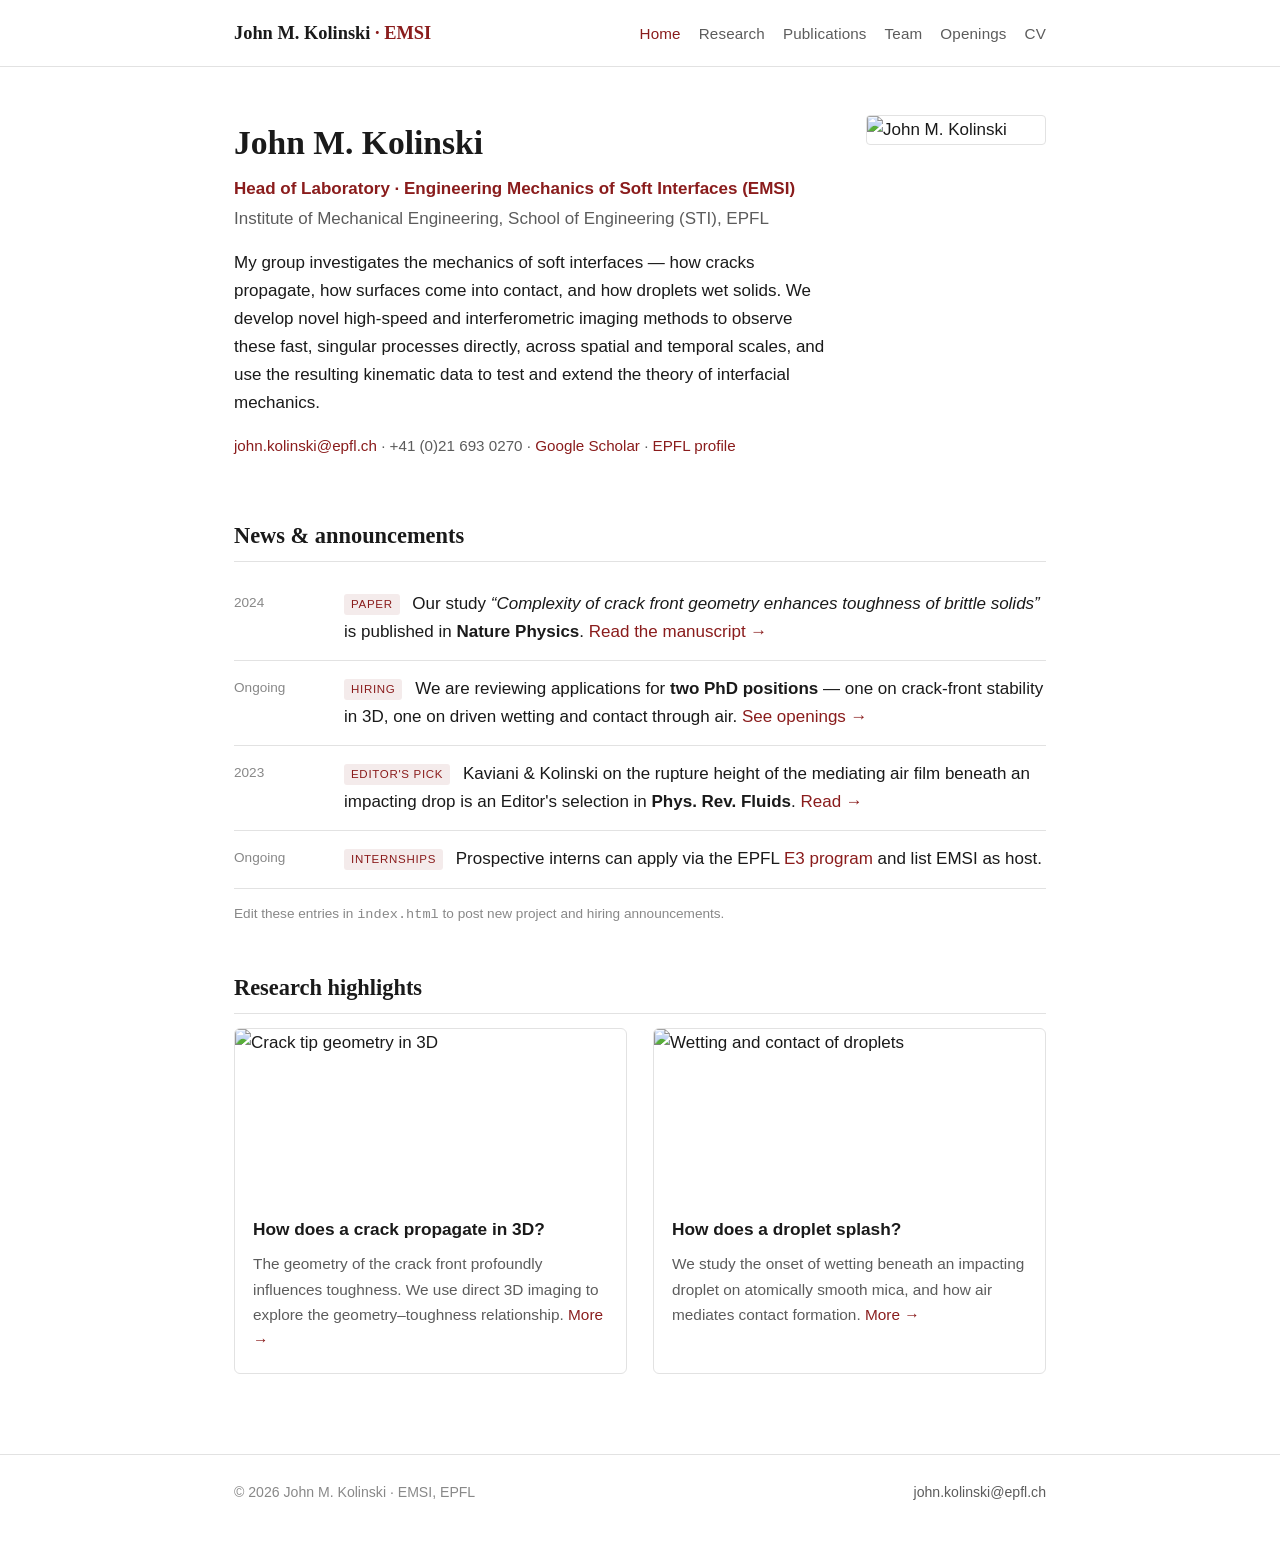
==== index.html @ 67ac92ac "Add files via upload" ====
<!DOCTYPE html>
<html lang="en">
<head>
<meta charset="utf-8">
<meta name="viewport" content="width=device-width, initial-scale=1">
<title>John M. Kolinski — Engineering Mechanics of Soft Interfaces</title>
<meta name="description" content="John M. Kolinski leads the Engineering Mechanics of Soft Interfaces (EMSI) lab at EPFL, studying the mechanics of cracks, contact, and wetting through direct high-speed imaging.">
<link rel="stylesheet" href="styles.css">
</head>
<body>
<header class="site-header">
  <nav class="nav-wrap">
    <a class="brand" href="index.html">John M. Kolinski <span>· EMSI</span></a>
    <div class="nav-links">
      <a href="index.html" class="active">Home</a>
      <a href="research.html">Research</a>
      <a href="publications.html">Publications</a>
      <a href="team.html">Team</a>
      <a href="openings.html">Openings</a>
      <a href="cv.html">CV</a>
    </div>
  </nav>
</header>

<main>
  <section class="hero">
    <div class="hero-text">
      <h1>John M. Kolinski</h1>
      <p class="role">Head of Laboratory · Engineering Mechanics of Soft Interfaces (EMSI)</p>
      <p class="affil">Institute of Mechanical Engineering, School of Engineering (STI), EPFL</p>
      <p>My group investigates the mechanics of soft interfaces — how cracks propagate, how
        surfaces come into contact, and how droplets wet solids. We develop novel high-speed and
        interferometric imaging methods to observe these fast, singular processes directly, across
        spatial and temporal scales, and use the resulting kinematic data to test and extend the
        theory of interfacial mechanics.</p>
      <p class="contact-line">
        <a href="mailto:john.kolinski@epfl.ch">john.kolinski@epfl.ch</a> ·
        +41 (0)21 693 0270 ·
        <a href="https://scholar.google.com/citations?user=BDzF8kMAAAAJ">Google Scholar</a> ·
        <a href="https://people.epfl.ch/john.kolinski">EPFL profile</a>
      </p>
    </div>
    <img class="portrait" src="https://www.epfl.ch/labs/emsi/wp-content/uploads/2023/12/IMG_8719-e1703256584663-261x300.jpeg" alt="John M. Kolinski">
  </section>

  <h2>News &amp; announcements</h2>
  <div class="news">
    <div class="news-item">
      <div class="news-date">2024</div>
      <div class="news-body"><p><span class="tag">Paper</span>
        Our study <em>“Complexity of crack front geometry enhances toughness of brittle solids”</em>
        is published in <strong>Nature Physics</strong>.
        <a href="https://doi.org/10.1038/s41567-024-02435-x">Read the manuscript →</a></p></div>
    </div>
    <div class="news-item">
      <div class="news-date">Ongoing</div>
      <div class="news-body"><p><span class="tag">Hiring</span>
        We are reviewing applications for <strong>two PhD positions</strong> — one on crack-front
        stability in 3D, one on driven wetting and contact through air.
        <a href="openings.html">See openings →</a></p></div>
    </div>
    <div class="news-item">
      <div class="news-date">2023</div>
      <div class="news-body"><p><span class="tag">Editor's pick</span>
        Kaviani &amp; Kolinski on the rupture height of the mediating air film beneath an impacting
        drop is an Editor's selection in <strong>Phys. Rev. Fluids</strong>.
        <a href="https://journals.aps.org/prfluids/abstract/10.1103/PhysRevFluids.8.103602">Read →</a></p></div>
    </div>
    <div class="news-item">
      <div class="news-date">Ongoing</div>
      <div class="news-body"><p><span class="tag">Internships</span>
        Prospective interns can apply via the EPFL
        <a href="https://eee.epfl.ch/e3program-at-a-glance/">E3 program</a> and list EMSI as host.</p></div>
    </div>
  </div>
  <p style="font-size:0.85rem;color:var(--faint);margin-top:14px;">
    Edit these entries in <code>index.html</code> to post new project and hiring announcements.</p>

  <h2>Research highlights</h2>
  <div class="cards">
    <div class="card">
      <img src="https://www.epfl.ch/labs/emsi/wp-content/uploads/2023/12/pic11-1536x864.jpg" alt="Crack tip geometry in 3D">
      <div class="card-body">
        <h3>How does a crack propagate in 3D?</h3>
        <p>The geometry of the crack front profoundly influences toughness. We use direct 3D imaging
          to explore the geometry–toughness relationship.
          <a href="research.html#cracks">More →</a></p>
      </div>
    </div>
    <div class="card">
      <img src="https://www.epfl.ch/labs/emsi/wp-content/uploads/2023/12/IMG_8748-1536x864.jpeg" alt="Wetting and contact of droplets">
      <div class="card-body">
        <h3>How does a droplet splash?</h3>
        <p>We study the onset of wetting beneath an impacting droplet on atomically smooth mica,
          and how air mediates contact formation.
          <a href="research.html#wetting">More →</a></p>
      </div>
    </div>
  </div>
</main>

<footer class="site-footer">
  <div class="footer-wrap">
    <div>© 2026 John M. Kolinski · EMSI, EPFL</div>
    <div><a href="mailto:john.kolinski@epfl.ch">john.kolinski@epfl.ch</a></div>
  </div>
</footer>
</body>
</html>
---- styles.css ----
/* John Kolinski — EMSI. Clean academic theme. */
:root {
  --ink: #1a1a1a;
  --muted: #5c5c5c;
  --faint: #888;
  --rule: #e2e2e2;
  --bg: #ffffff;
  --bg-soft: #faf9f7;
  --accent: #8a1c1c;        /* restrained academic red */
  --accent-soft: #f4ebeb;
  --max: 860px;
  --serif: Georgia, "Times New Roman", Times, serif;
  --sans: -apple-system, BlinkMacSystemFont, "Segoe UI", Helvetica, Arial, sans-serif;
}

* { box-sizing: border-box; }

html { -webkit-text-size-adjust: 100%; }

body {
  margin: 0;
  background: var(--bg);
  color: var(--ink);
  font-family: var(--sans);
  font-size: 17px;
  line-height: 1.65;
}

a { color: var(--accent); text-decoration: none; }
a:hover { text-decoration: underline; }

/* ---- Header / nav ---- */
.site-header {
  border-bottom: 1px solid var(--rule);
  background: var(--bg);
}
.nav-wrap {
  max-width: var(--max);
  margin: 0 auto;
  padding: 18px 24px;
  display: flex;
  flex-wrap: wrap;
  align-items: baseline;
  gap: 6px 22px;
}
.brand {
  font-family: var(--serif);
  font-size: 1.15rem;
  font-weight: 700;
  color: var(--ink);
  margin-right: auto;
}
.brand:hover { text-decoration: none; }
.brand span { color: var(--accent); }
.nav-links { display: flex; flex-wrap: wrap; gap: 18px; }
.nav-links a {
  color: var(--muted);
  font-size: 0.95rem;
  letter-spacing: 0.01em;
}
.nav-links a:hover, .nav-links a.active { color: var(--accent); text-decoration: none; }

/* ---- Layout ---- */
main {
  max-width: var(--max);
  margin: 0 auto;
  padding: 48px 24px 80px;
}
.page-title {
  font-family: var(--serif);
  font-size: 2rem;
  margin: 0 0 6px;
  line-height: 1.2;
}
.lead { color: var(--muted); font-size: 1.05rem; margin-top: 0; }
h2 {
  font-family: var(--serif);
  font-size: 1.4rem;
  margin: 44px 0 14px;
  padding-bottom: 6px;
  border-bottom: 1px solid var(--rule);
}
h3 { font-size: 1.08rem; margin: 26px 0 8px; }
p { margin: 0 0 16px; }

/* ---- Hero (home) ---- */
.hero { display: flex; gap: 34px; align-items: flex-start; margin-bottom: 8px; }
.hero-text { flex: 1 1 auto; }
.hero h1 { font-family: var(--serif); font-size: 2.1rem; margin: 0 0 4px; }
.hero .role { color: var(--accent); font-weight: 600; margin: 0 0 2px; }
.hero .affil { color: var(--muted); margin: 0 0 16px; }
.portrait {
  flex: 0 0 180px;
  width: 180px;
  border-radius: 4px;
  border: 1px solid var(--rule);
}
.contact-line { font-size: 0.95rem; color: var(--muted); }
.contact-line a { color: var(--accent); }

/* ---- News ---- */
.news-item {
  display: flex;
  gap: 18px;
  padding: 14px 0;
  border-bottom: 1px solid var(--rule);
}
.news-date {
  flex: 0 0 92px;
  color: var(--faint);
  font-size: 0.85rem;
  font-variant-numeric: tabular-nums;
  padding-top: 2px;
}
.news-body { flex: 1 1 auto; }
.news-body p { margin: 0; }
.tag {
  display: inline-block;
  font-size: 0.72rem;
  text-transform: uppercase;
  letter-spacing: 0.06em;
  color: var(--accent);
  background: var(--accent-soft);
  border-radius: 3px;
  padding: 1px 7px;
  margin-right: 8px;
  vertical-align: 1px;
}

/* ---- Cards (research) ---- */
.cards { display: grid; grid-template-columns: 1fr 1fr; gap: 26px; margin-top: 8px; }
.card {
  border: 1px solid var(--rule);
  border-radius: 6px;
  overflow: hidden;
  background: var(--bg);
}
.card img { width: 100%; height: 170px; object-fit: cover; display: block; }
.card-body { padding: 16px 18px 20px; }
.card-body h3 { margin-top: 0; }
.card-body p { color: var(--muted); font-size: 0.96rem; margin-bottom: 0; }

/* ---- Publications ---- */
.pub-group { margin-bottom: 8px; }
.pub {
  padding: 12px 0;
  border-bottom: 1px solid var(--rule);
  font-size: 0.98rem;
}
.pub .me { font-weight: 700; }
.pub .venue { font-style: italic; color: var(--muted); }
.pub .badge {
  font-size: 0.72rem;
  color: var(--accent);
  border: 1px solid var(--accent);
  border-radius: 3px;
  padding: 0 5px;
  margin-left: 6px;
}

/* ---- Team ---- */
.person {
  display: flex;
  gap: 18px;
  padding: 18px 0;
  border-bottom: 1px solid var(--rule);
  align-items: flex-start;
}
.person img {
  flex: 0 0 96px;
  width: 96px; height: 96px;
  object-fit: cover;
  border-radius: 4px;
  border: 1px solid var(--rule);
}
.person-info h3 { margin: 0 0 4px; }
.person-info p { margin: 0; color: var(--muted); font-size: 0.95rem; }
.person-info .meta { font-size: 0.85rem; color: var(--faint); margin-top: 6px; }

/* ---- Openings ---- */
.opening {
  border: 1px solid var(--rule);
  border-left: 3px solid var(--accent);
  border-radius: 4px;
  padding: 18px 22px;
  margin-bottom: 22px;
  background: var(--bg-soft);
}
.opening h3 { margin-top: 0; }
.opening h4 { margin: 14px 0 4px; font-size: 0.95rem; }

/* ---- CV ---- */
.cv-row { display: flex; gap: 18px; padding: 8px 0; border-bottom: 1px solid var(--rule); }
.cv-year { flex: 0 0 110px; color: var(--faint); font-variant-numeric: tabular-nums; }
.cv-detail { flex: 1 1 auto; }
.cv-detail .where { color: var(--muted); font-size: 0.95rem; }

/* ---- Footer ---- */
.site-footer {
  border-top: 1px solid var(--rule);
  color: var(--faint);
  font-size: 0.88rem;
}
.footer-wrap {
  max-width: var(--max);
  margin: 0 auto;
  padding: 26px 24px 40px;
  display: flex;
  justify-content: space-between;
  flex-wrap: wrap;
  gap: 10px;
}
.site-footer a { color: var(--muted); }

/* ---- Responsive ---- */
@media (max-width: 640px) {
  body { font-size: 16px; }
  .hero { flex-direction: column-reverse; align-items: stretch; }
  .portrait { width: 140px; flex-basis: 140px; }
  .cards { grid-template-columns: 1fr; }
  .news-item { flex-direction: column; gap: 4px; }
  .news-date { flex-basis: auto; }
  .page-title { font-size: 1.7rem; }
}
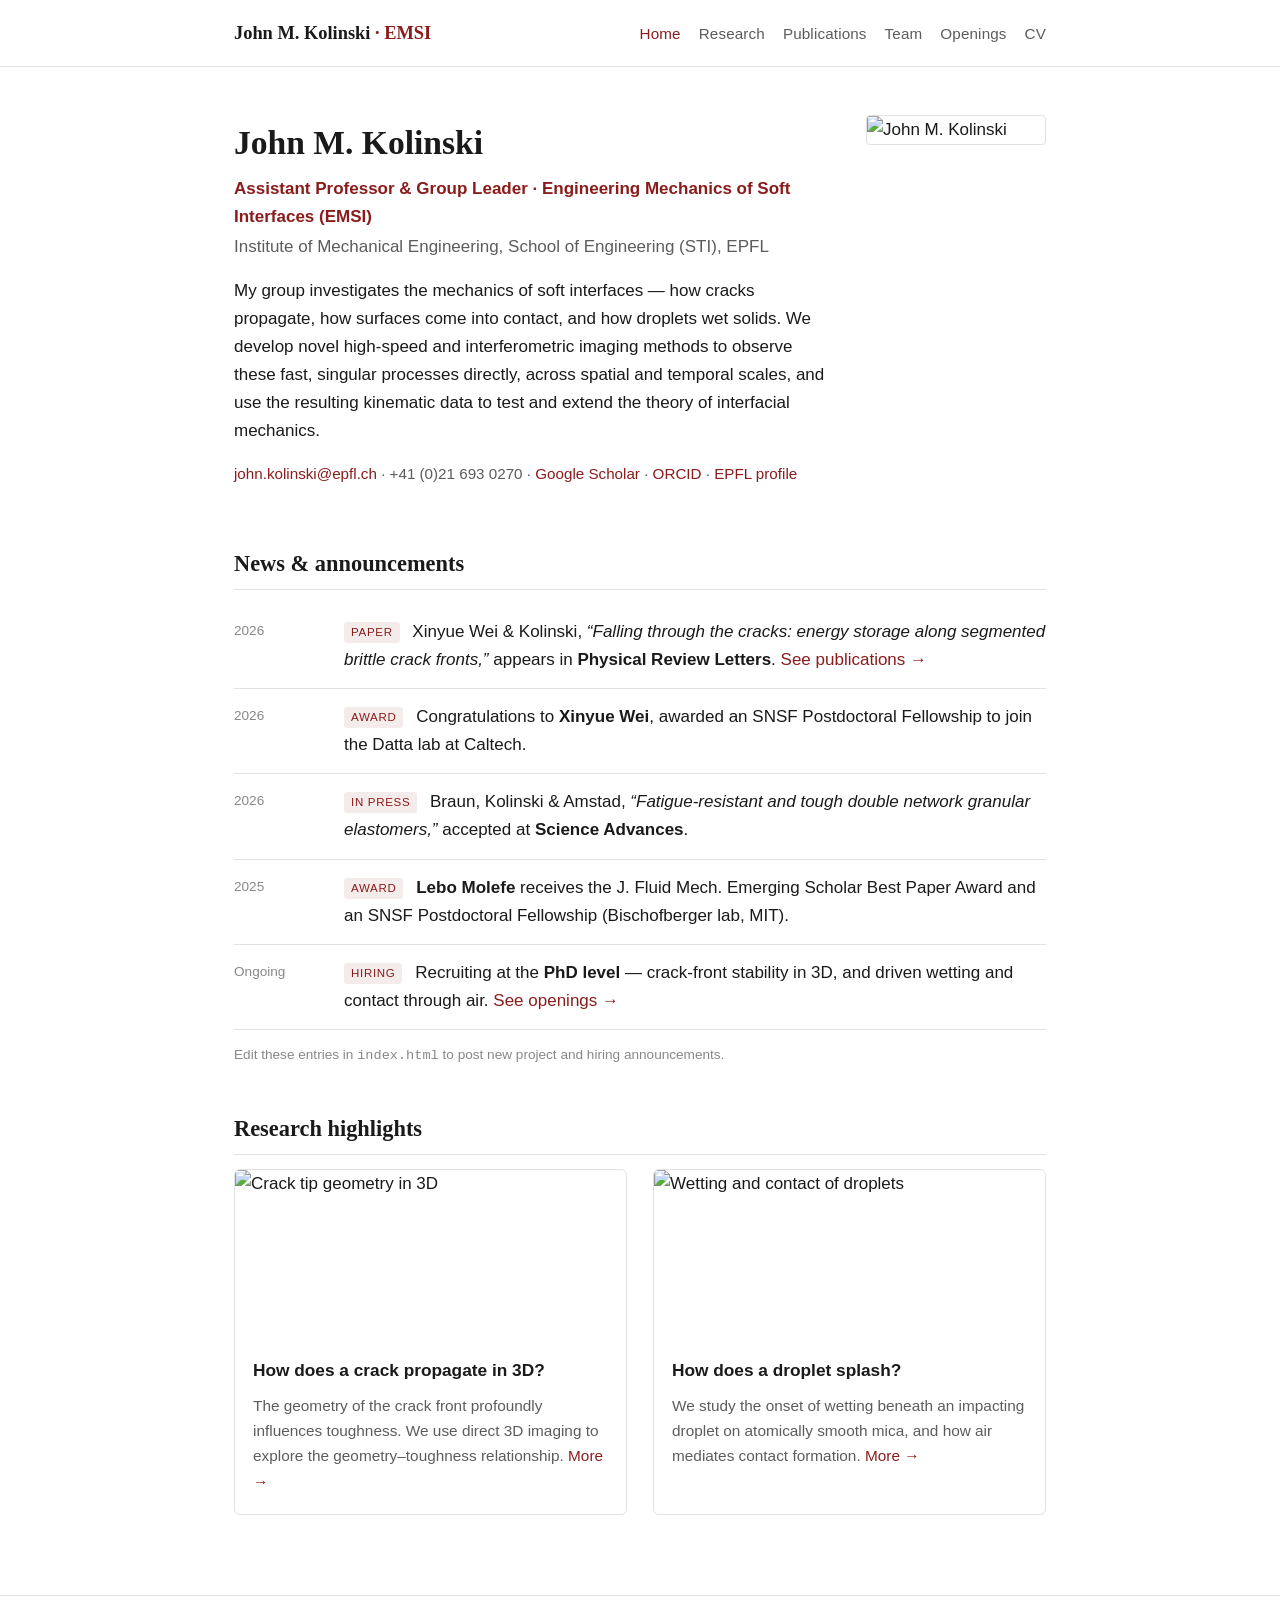
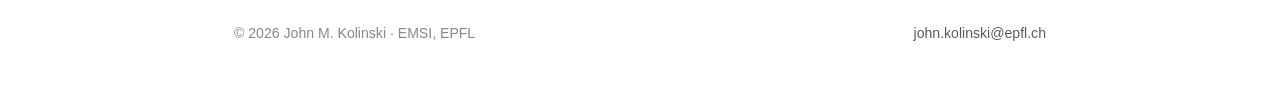
==== commit 505134c9: "Add files via upload" ====
--- a/index.html
+++ b/index.html
@@ -17,7 +17,7 @@
       <a href="publications.html">Publications</a>
       <a href="team.html">Team</a>
       <a href="openings.html">Openings</a>
-      <a href="cv.html">CV</a>
+      <a href="cv.pdf" target="_blank" rel="noopener">CV</a>
     </div>
   </nav>
 </header>
@@ -26,7 +26,7 @@
   <section class="hero">
     <div class="hero-text">
       <h1>John M. Kolinski</h1>
-      <p class="role">Head of Laboratory · Engineering Mechanics of Soft Interfaces (EMSI)</p>
+      <p class="role">Assistant Professor &amp; Group Leader · Engineering Mechanics of Soft Interfaces (EMSI)</p>
       <p class="affil">Institute of Mechanical Engineering, School of Engineering (STI), EPFL</p>
       <p>My group investigates the mechanics of soft interfaces — how cracks propagate, how
         surfaces come into contact, and how droplets wet solids. We develop novel high-speed and
@@ -37,6 +37,7 @@
         <a href="mailto:john.kolinski@epfl.ch">john.kolinski@epfl.ch</a> ·
         +41 (0)21 693 0270 ·
         <a href="https://scholar.google.com/citations?user=BDzF8kMAAAAJ">Google Scholar</a> ·
+        <a href="https://orcid.org/0000-0002-5960-0487">ORCID</a> ·
         <a href="https://people.epfl.ch/john.kolinski">EPFL profile</a>
       </p>
     </div>
@@ -46,31 +47,35 @@
   <h2>News &amp; announcements</h2>
   <div class="news">
     <div class="news-item">
-      <div class="news-date">2024</div>
+      <div class="news-date">2026</div>
       <div class="news-body"><p><span class="tag">Paper</span>
-        Our study <em>“Complexity of crack front geometry enhances toughness of brittle solids”</em>
-        is published in <strong>Nature Physics</strong>.
-        <a href="https://doi.org/10.1038/s41567-024-02435-x">Read the manuscript →</a></p></div>
+        Xinyue Wei &amp; Kolinski, <em>“Falling through the cracks: energy storage along segmented
+        brittle crack fronts,”</em> appears in <strong>Physical Review Letters</strong>.
+        <a href="publications.html">See publications →</a></p></div>
+    </div>
+    <div class="news-item">
+      <div class="news-date">2026</div>
+      <div class="news-body"><p><span class="tag">Award</span>
+        Congratulations to <strong>Xinyue Wei</strong>, awarded an SNSF Postdoctoral Fellowship to
+        join the Datta lab at Caltech.</p></div>
+    </div>
+    <div class="news-item">
+      <div class="news-date">2026</div>
+      <div class="news-body"><p><span class="tag">In press</span>
+        Braun, Kolinski &amp; Amstad, <em>“Fatigue-resistant and tough double network granular
+        elastomers,”</em> accepted at <strong>Science Advances</strong>.</p></div>
+    </div>
+    <div class="news-item">
+      <div class="news-date">2025</div>
+      <div class="news-body"><p><span class="tag">Award</span>
+        <strong>Lebo Molefe</strong> receives the J. Fluid Mech. Emerging Scholar Best Paper Award
+        and an SNSF Postdoctoral Fellowship (Bischofberger lab, MIT).</p></div>
     </div>
     <div class="news-item">
       <div class="news-date">Ongoing</div>
       <div class="news-body"><p><span class="tag">Hiring</span>
-        We are reviewing applications for <strong>two PhD positions</strong> — one on crack-front
-        stability in 3D, one on driven wetting and contact through air.
-        <a href="openings.html">See openings →</a></p></div>
-    </div>
-    <div class="news-item">
-      <div class="news-date">2023</div>
-      <div class="news-body"><p><span class="tag">Editor's pick</span>
-        Kaviani &amp; Kolinski on the rupture height of the mediating air film beneath an impacting
-        drop is an Editor's selection in <strong>Phys. Rev. Fluids</strong>.
-        <a href="https://journals.aps.org/prfluids/abstract/10.1103/PhysRevFluids.8.103602">Read →</a></p></div>
-    </div>
-    <div class="news-item">
-      <div class="news-date">Ongoing</div>
-      <div class="news-body"><p><span class="tag">Internships</span>
-        Prospective interns can apply via the EPFL
-        <a href="https://eee.epfl.ch/e3program-at-a-glance/">E3 program</a> and list EMSI as host.</p></div>
+        Recruiting at the <strong>PhD level</strong> — crack-front stability in 3D, and driven
+        wetting and contact through air. <a href="openings.html">See openings →</a></p></div>
     </div>
   </div>
   <p style="font-size:0.85rem;color:var(--faint);margin-top:14px;">
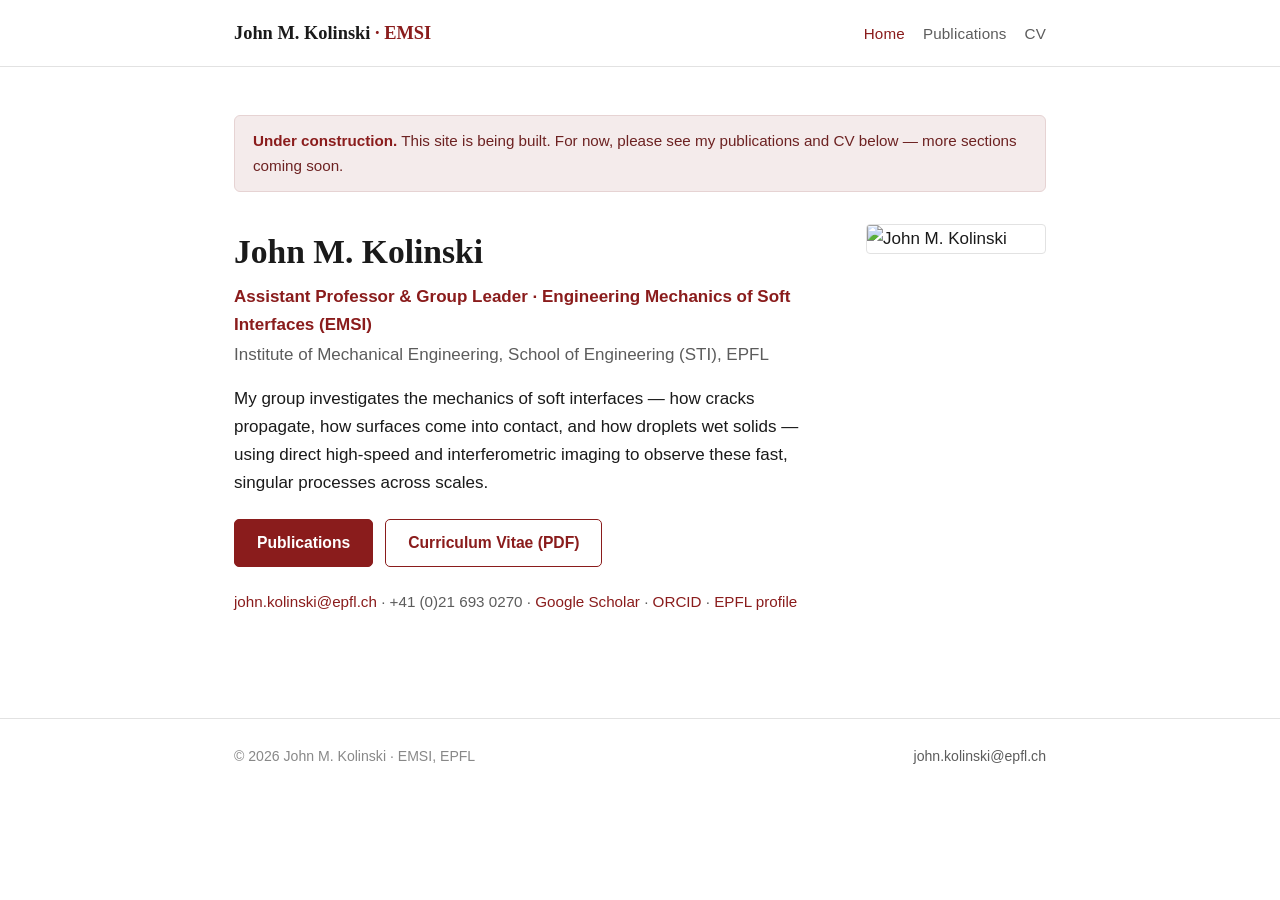
==== commit 18b27402: "Add files via upload" ====
--- a/index.html
+++ b/index.html
@@ -4,7 +4,7 @@
 <meta charset="utf-8">
 <meta name="viewport" content="width=device-width, initial-scale=1">
 <title>John M. Kolinski — Engineering Mechanics of Soft Interfaces</title>
-<meta name="description" content="John M. Kolinski leads the Engineering Mechanics of Soft Interfaces (EMSI) lab at EPFL, studying the mechanics of cracks, contact, and wetting through direct high-speed imaging.">
+<meta name="description" content="John M. Kolinski, Assistant Professor & Group Leader of the Engineering Mechanics of Soft Interfaces (EMSI) lab at EPFL.">
 <link rel="stylesheet" href="styles.css">
 </head>
 <body>
@@ -13,27 +13,33 @@
     <a class="brand" href="index.html">John M. Kolinski <span>· EMSI</span></a>
     <div class="nav-links">
       <a href="index.html" class="active">Home</a>
-      <a href="research.html">Research</a>
       <a href="publications.html">Publications</a>
-      <a href="team.html">Team</a>
-      <a href="openings.html">Openings</a>
       <a href="cv.pdf" target="_blank" rel="noopener">CV</a>
     </div>
   </nav>
 </header>
 
 <main>
+  <div class="construction">
+    <strong>Under construction.</strong> This site is being built. For now, please see my
+    publications and CV below — more sections coming soon.
+  </div>
+
   <section class="hero">
     <div class="hero-text">
       <h1>John M. Kolinski</h1>
       <p class="role">Assistant Professor &amp; Group Leader · Engineering Mechanics of Soft Interfaces (EMSI)</p>
       <p class="affil">Institute of Mechanical Engineering, School of Engineering (STI), EPFL</p>
       <p>My group investigates the mechanics of soft interfaces — how cracks propagate, how
-        surfaces come into contact, and how droplets wet solids. We develop novel high-speed and
-        interferometric imaging methods to observe these fast, singular processes directly, across
-        spatial and temporal scales, and use the resulting kinematic data to test and extend the
-        theory of interfacial mechanics.</p>
-      <p class="contact-line">
+        surfaces come into contact, and how droplets wet solids — using direct high-speed and
+        interferometric imaging to observe these fast, singular processes across scales.</p>
+
+      <div class="btn-row">
+        <a class="btn" href="publications.html">Publications</a>
+        <a class="btn secondary" href="cv.pdf" target="_blank" rel="noopener">Curriculum Vitae (PDF)</a>
+      </div>
+
+      <p class="contact-line" style="margin-top:22px;">
         <a href="mailto:john.kolinski@epfl.ch">john.kolinski@epfl.ch</a> ·
         +41 (0)21 693 0270 ·
         <a href="https://scholar.google.com/citations?user=BDzF8kMAAAAJ">Google Scholar</a> ·
@@ -43,65 +49,6 @@
     </div>
     <img class="portrait" src="https://www.epfl.ch/labs/emsi/wp-content/uploads/2023/12/IMG_8719-e1703256584663-261x300.jpeg" alt="John M. Kolinski">
   </section>
-
-  <h2>News &amp; announcements</h2>
-  <div class="news">
-    <div class="news-item">
-      <div class="news-date">2026</div>
-      <div class="news-body"><p><span class="tag">Paper</span>
-        Xinyue Wei &amp; Kolinski, <em>“Falling through the cracks: energy storage along segmented
-        brittle crack fronts,”</em> appears in <strong>Physical Review Letters</strong>.
-        <a href="publications.html">See publications →</a></p></div>
-    </div>
-    <div class="news-item">
-      <div class="news-date">2026</div>
-      <div class="news-body"><p><span class="tag">Award</span>
-        Congratulations to <strong>Xinyue Wei</strong>, awarded an SNSF Postdoctoral Fellowship to
-        join the Datta lab at Caltech.</p></div>
-    </div>
-    <div class="news-item">
-      <div class="news-date">2026</div>
-      <div class="news-body"><p><span class="tag">In press</span>
-        Braun, Kolinski &amp; Amstad, <em>“Fatigue-resistant and tough double network granular
-        elastomers,”</em> accepted at <strong>Science Advances</strong>.</p></div>
-    </div>
-    <div class="news-item">
-      <div class="news-date">2025</div>
-      <div class="news-body"><p><span class="tag">Award</span>
-        <strong>Lebo Molefe</strong> receives the J. Fluid Mech. Emerging Scholar Best Paper Award
-        and an SNSF Postdoctoral Fellowship (Bischofberger lab, MIT).</p></div>
-    </div>
-    <div class="news-item">
-      <div class="news-date">Ongoing</div>
-      <div class="news-body"><p><span class="tag">Hiring</span>
-        Recruiting at the <strong>PhD level</strong> — crack-front stability in 3D, and driven
-        wetting and contact through air. <a href="openings.html">See openings →</a></p></div>
-    </div>
-  </div>
-  <p style="font-size:0.85rem;color:var(--faint);margin-top:14px;">
-    Edit these entries in <code>index.html</code> to post new project and hiring announcements.</p>
-
-  <h2>Research highlights</h2>
-  <div class="cards">
-    <div class="card">
-      <img src="https://www.epfl.ch/labs/emsi/wp-content/uploads/2023/12/pic11-1536x864.jpg" alt="Crack tip geometry in 3D">
-      <div class="card-body">
-        <h3>How does a crack propagate in 3D?</h3>
-        <p>The geometry of the crack front profoundly influences toughness. We use direct 3D imaging
-          to explore the geometry–toughness relationship.
-          <a href="research.html#cracks">More →</a></p>
-      </div>
-    </div>
-    <div class="card">
-      <img src="https://www.epfl.ch/labs/emsi/wp-content/uploads/2023/12/IMG_8748-1536x864.jpeg" alt="Wetting and contact of droplets">
-      <div class="card-body">
-        <h3>How does a droplet splash?</h3>
-        <p>We study the onset of wetting beneath an impacting droplet on atomically smooth mica,
-          and how air mediates contact formation.
-          <a href="research.html#wetting">More →</a></p>
-      </div>
-    </div>
-  </div>
 </main>
 
 <footer class="site-footer">
--- a/styles.css
+++ b/styles.css
@@ -83,6 +83,34 @@
 h3 { font-size: 1.08rem; margin: 26px 0 8px; }
 p { margin: 0 0 16px; }
 
+/* ---- Under-construction banner ---- */
+.construction {
+  background: var(--accent-soft);
+  border: 1px solid #e6d3d3;
+  border-radius: 6px;
+  padding: 12px 18px;
+  margin-bottom: 32px;
+  font-size: 0.95rem;
+  color: #6d2222;
+}
+.construction strong { color: var(--accent); }
+
+/* ---- Buttons ---- */
+.btn-row { display: flex; flex-wrap: wrap; gap: 12px; margin: 22px 0 4px; }
+.btn {
+  display: inline-block;
+  padding: 10px 22px;
+  border-radius: 5px;
+  font-size: 0.98rem;
+  font-weight: 600;
+  background: var(--accent);
+  color: #fff;
+  border: 1px solid var(--accent);
+}
+.btn:hover { background: #6d1616; text-decoration: none; }
+.btn.secondary { background: #fff; color: var(--accent); }
+.btn.secondary:hover { background: var(--accent-soft); }
+
 /* ---- Hero (home) ---- */
 .hero { display: flex; gap: 34px; align-items: flex-start; margin-bottom: 8px; }
 .hero-text { flex: 1 1 auto; }
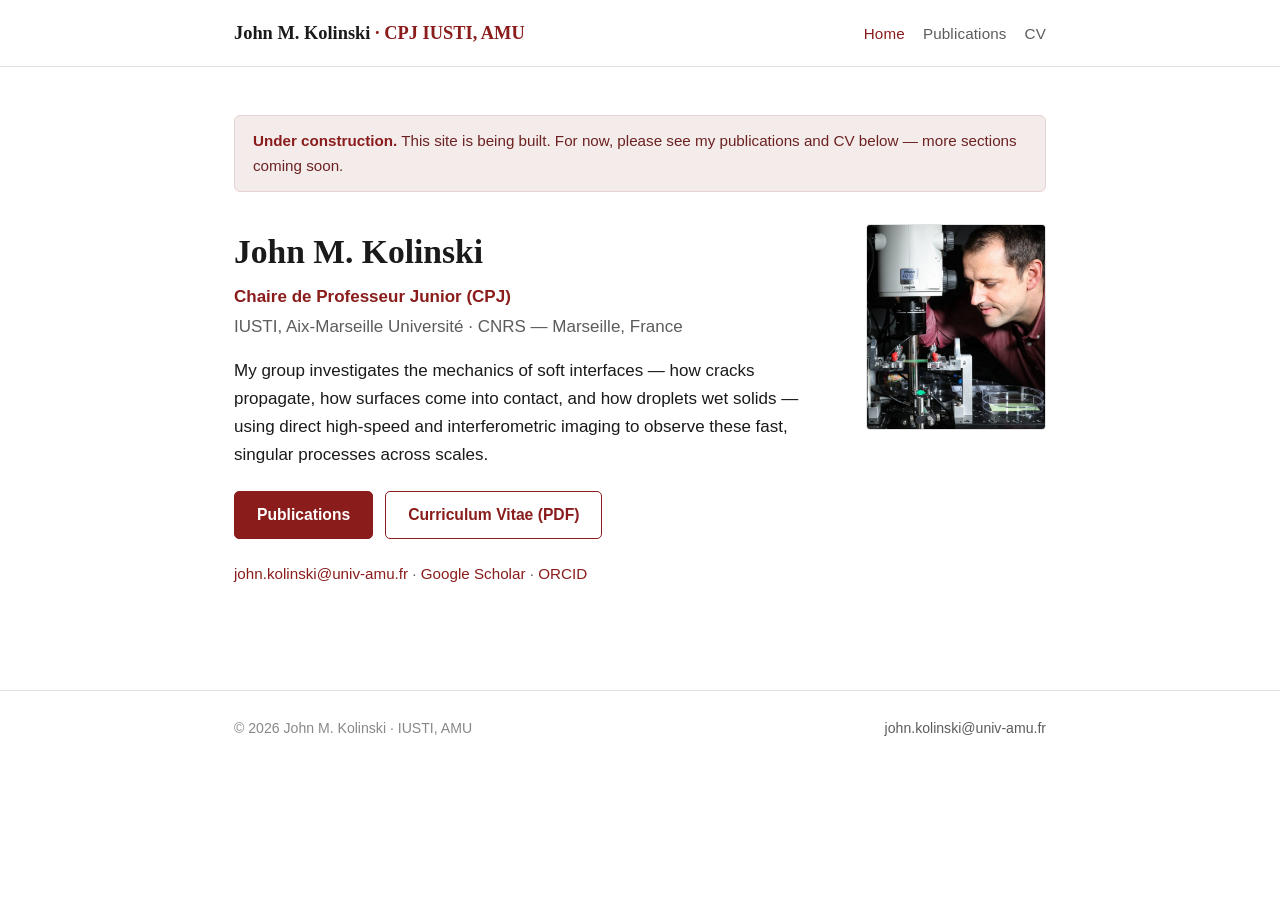
==== commit 67dee2c4: "Add files via upload" ====
--- a/index.html
+++ b/index.html
@@ -10,7 +10,7 @@
 <body>
 <header class="site-header">
   <nav class="nav-wrap">
-    <a class="brand" href="index.html">John M. Kolinski <span>· EMSI</span></a>
+    <a class="brand" href="index.html">John M. Kolinski <span>· CPJ IUSTI, AMU</span></a>
     <div class="nav-links">
       <a href="index.html" class="active">Home</a>
       <a href="publications.html">Publications</a>
@@ -28,8 +28,8 @@
   <section class="hero">
     <div class="hero-text">
       <h1>John M. Kolinski</h1>
-      <p class="role">Assistant Professor &amp; Group Leader · Engineering Mechanics of Soft Interfaces (EMSI)</p>
-      <p class="affil">Institute of Mechanical Engineering, School of Engineering (STI), EPFL</p>
+      <p class="role">Chaire de Professeur Junior (CPJ)</p>
+      <p class="affil">IUSTI, Aix-Marseille Université · CNRS — Marseille, France</p>
       <p>My group investigates the mechanics of soft interfaces — how cracks propagate, how
         surfaces come into contact, and how droplets wet solids — using direct high-speed and
         interferometric imaging to observe these fast, singular processes across scales.</p>
@@ -40,21 +40,19 @@
       </div>
 
       <p class="contact-line" style="margin-top:22px;">
-        <a href="mailto:john.kolinski@epfl.ch">john.kolinski@epfl.ch</a> ·
-        +41 (0)21 693 0270 ·
+        <a href="mailto:john.kolinski@univ-amu.fr">john.kolinski@univ-amu.fr</a> ·
         <a href="https://scholar.google.com/citations?user=BDzF8kMAAAAJ">Google Scholar</a> ·
-        <a href="https://orcid.org/0000-0002-5960-0487">ORCID</a> ·
-        <a href="https://people.epfl.ch/john.kolinski">EPFL profile</a>
+        <a href="https://orcid.org/0000-0002-5960-0487">ORCID</a>
       </p>
     </div>
-    <img class="portrait" src="https://www.epfl.ch/labs/emsi/wp-content/uploads/2023/12/IMG_8719-e1703256584663-261x300.jpeg" alt="John M. Kolinski">
+    <img class="portrait" src="images/john-kolinski.jpg" alt="John M. Kolinski">
   </section>
 </main>
 
 <footer class="site-footer">
   <div class="footer-wrap">
-    <div>© 2026 John M. Kolinski · EMSI, EPFL</div>
-    <div><a href="mailto:john.kolinski@epfl.ch">john.kolinski@epfl.ch</a></div>
+    <div>© 2026 John M. Kolinski · IUSTI, AMU</div>
+    <div><a href="mailto:john.kolinski@univ-amu.fr">john.kolinski@univ-amu.fr</a></div>
   </div>
 </footer>
 </body>
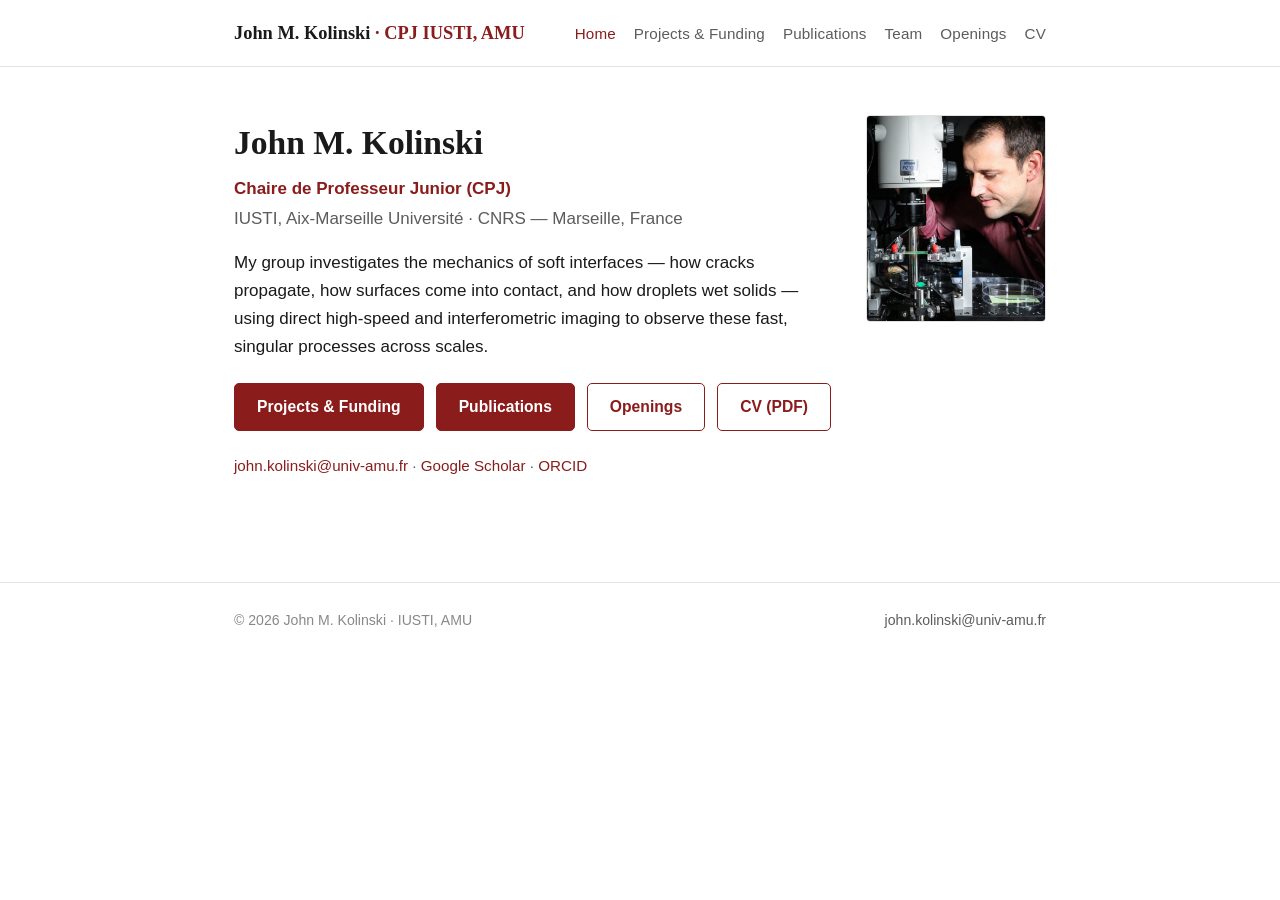
==== commit efeec801: "Add files via upload Update to IUSTI; add projects, openings, team" ====
--- a/index.html
+++ b/index.html
@@ -13,18 +13,16 @@
     <a class="brand" href="index.html">John M. Kolinski <span>· CPJ IUSTI, AMU</span></a>
     <div class="nav-links">
       <a href="index.html" class="active">Home</a>
+      <a href="projects.html">Projects &amp; Funding</a>
       <a href="publications.html">Publications</a>
+      <a href="team.html">Team</a>
+      <a href="openings.html">Openings</a>
       <a href="cv.pdf" target="_blank" rel="noopener">CV</a>
     </div>
   </nav>
 </header>
 
 <main>
-  <div class="construction">
-    <strong>Under construction.</strong> This site is being built. For now, please see my
-    publications and CV below — more sections coming soon.
-  </div>
-
   <section class="hero">
     <div class="hero-text">
       <h1>John M. Kolinski</h1>
@@ -35,8 +33,10 @@
         interferometric imaging to observe these fast, singular processes across scales.</p>
 
       <div class="btn-row">
+        <a class="btn" href="projects.html">Projects &amp; Funding</a>
         <a class="btn" href="publications.html">Publications</a>
-        <a class="btn secondary" href="cv.pdf" target="_blank" rel="noopener">Curriculum Vitae (PDF)</a>
+        <a class="btn secondary" href="openings.html">Openings</a>
+        <a class="btn secondary" href="cv.pdf" target="_blank" rel="noopener">CV (PDF)</a>
       </div>
 
       <p class="contact-line" style="margin-top:22px;">
--- a/styles.css
+++ b/styles.css
@@ -205,6 +205,66 @@
 .person-info p { margin: 0; color: var(--muted); font-size: 0.95rem; }
 .person-info .meta { font-size: 0.85rem; color: var(--faint); margin-top: 6px; }
 
+/* ---- Projects & Funding ---- */
+.project {
+  padding: 24px 0 26px;
+  border-bottom: 1px solid var(--rule);
+}
+.project:last-of-type { border-bottom: none; }
+.project img {
+  width: 100%;
+  border: 1px solid var(--rule);
+  border-radius: 6px;
+  display: block;
+  margin-bottom: 16px;
+  background: #fff;
+}
+.project h3 { margin: 0 0 4px; font-size: 1.15rem; }
+.project .sub { color: var(--muted); font-style: italic; margin: 0 0 12px; }
+.project .funding {
+  font-size: 0.86rem;
+  color: var(--faint);
+  margin-top: 12px;
+  padding-top: 10px;
+  border-top: 1px dashed var(--rule);
+}
+.project .funding strong { color: var(--muted); }
+.img-placeholder {
+  width: 100%;
+  height: 180px;
+  border: 1px dashed #cbb5b5;
+  border-radius: 6px;
+  background: var(--bg-soft);
+  display: flex;
+  align-items: center;
+  justify-content: center;
+  color: var(--faint);
+  font-size: 0.9rem;
+  margin-bottom: 16px;
+}
+
+/* ---- Call list (openings) ---- */
+.call {
+  border: 1px solid var(--rule);
+  border-left: 3px solid var(--accent);
+  border-radius: 4px;
+  padding: 16px 20px;
+  margin-bottom: 16px;
+  background: var(--bg-soft);
+}
+.call h3 { margin: 0 0 2px; font-size: 1.05rem; }
+.call .sub { color: var(--muted); font-style: italic; margin: 0 0 8px; font-size: 0.95rem; }
+.call p { margin: 0 0 10px; font-size: 0.96rem; }
+.call .meta { font-size: 0.82rem; color: var(--faint); }
+.project-head {
+  margin: 34px 0 6px;
+  font-family: var(--serif);
+  font-size: 1.3rem;
+  padding-bottom: 6px;
+  border-bottom: 1px solid var(--rule);
+}
+.project-head .tagline { display:block; font-family: var(--sans); font-size: 0.9rem; font-style: italic; color: var(--muted); margin-top: 3px; }
+
 /* ---- Openings ---- */
 .opening {
   border: 1px solid var(--rule);
